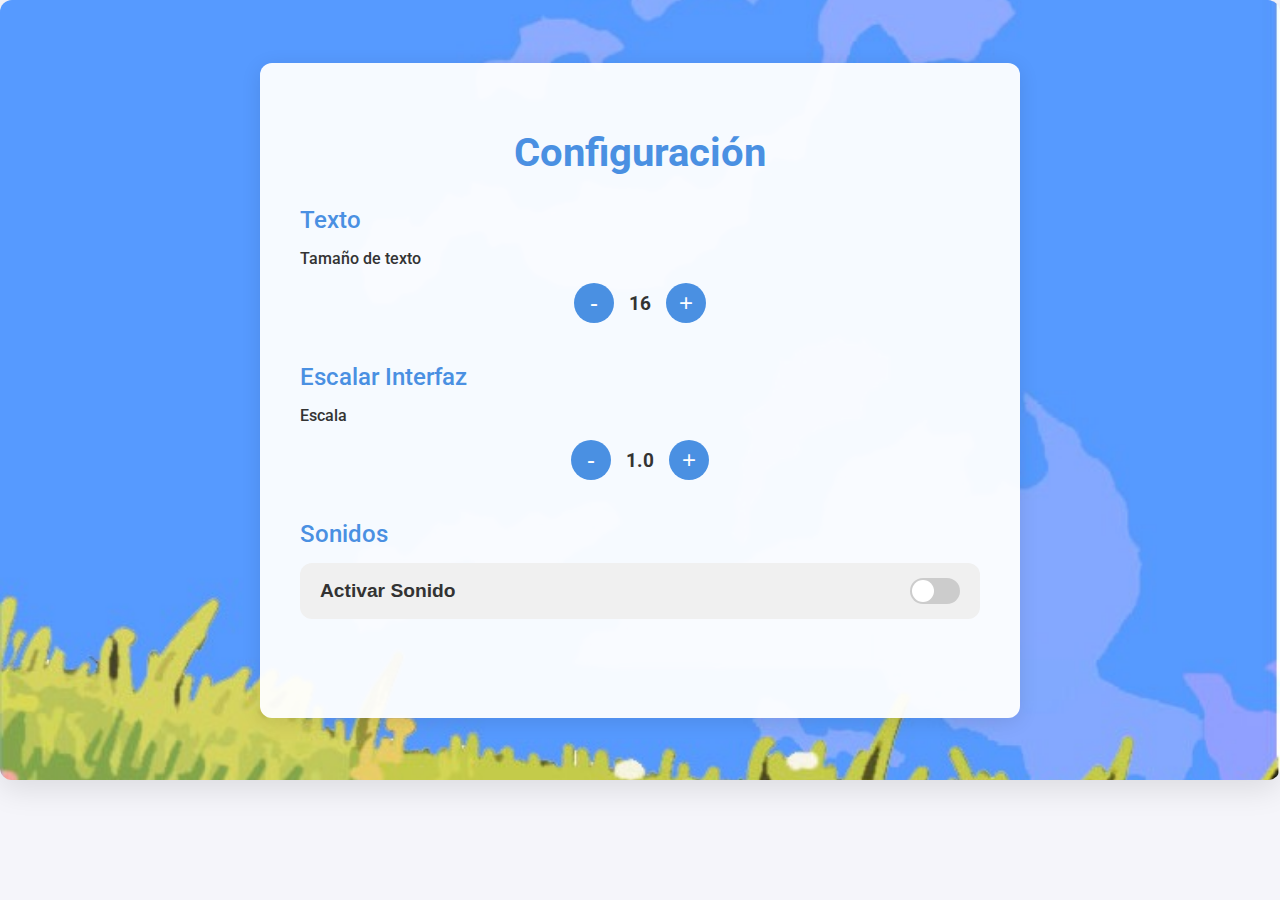
==== configuracion.html @ 4b25a895 "Pagina de configuracion base" ====
<!DOCTYPE html>
<html lang="es">
<head>
  <meta charset="UTF-8">
  <meta name="viewport" content="width=device-width, initial-scale=1.0">
  <title>Configuración</title>
  <link rel="stylesheet" href="configuracion.css">
  <link href="https://fonts.googleapis.com/css2?family=Roboto:wght@300;400;700&display=swap" rel="stylesheet">
</head>
<body>
  <div id="fondo">
    
    <div id="config-container">
      <h1>Configuración</h1>

      <section>
        <h2>Texto</h2>
        <label for="fontSize">Tamaño de texto</label>
        <div class="control-group">
          <button id="decreaseFont" class="btn btn-round">-</button>
          <span id="fontSizeDisplay">16</span>
          <button id="increaseFont" class="btn btn-round">+</button>
        </div>
      </section>

      <section>
        <h2>Escalar Interfaz</h2>
        <label for="scale">Escala</label>
        <div class="control-group">
          <button id="decreaseScale" class="btn btn-round">-</button>
          <span id="scaleDisplay">1.0</span>
          <button id="increaseScale" class="btn btn-round">+</button>
        </div>
      </section>

      <section>
        <h2>Sonidos</h2>
        <button id="toggleSoundBtn" class="btn btn-toggle">
          <span class="toggle-text">Activar Sonido</span>
          <span class="toggle-switch"></span>
        </button>
      </section>
    </div>
  </div>

  <script src="configuracion.js"></script>
</body>
</html>
---- configuracion.css ----
:root {
    --primary-color: #4a90e2;
    --primary-hover: #357abd;
    --bg-color: #f5f5fa;
    --text-color: #333;
    --border-radius: 12px;
    --transition: all 0.3s ease;
  }
  
  body {
    margin: 0;
    font-family: 'Roboto', sans-serif;
    font-size: 16px;
    color: var(--text-color);
    background-color: var(--bg-color);
    display: flex;
    height: 100vh;
  }
  
  #fondo {
    position: relative;
    height: 700px;
    width: 1400px;
    background-color: rgb(127, 168, 255);
    background-image: url("img/fondo_configuracion.jpg");
    background-repeat: no-repeat;
    background-size: cover;
    background-position: center;
    display: flex;
    justify-content: center;
    align-items: center;
    box-shadow: 0 10px 30px rgba(0, 0, 0, 0.1);
    border-radius: var(--border-radius);
    padding: 40px;
  }
  
  #config-container {
    background-color: rgba(255, 255, 255, 0.95);
    padding: 40px;
    border-radius: var(--border-radius);
    width: 680px;
    height: 575px;
    text-align: center;
    box-shadow: 0 4px 20px rgba(0, 0, 0, 0.1);
    margin-top: 10px;
    margin-bottom: 10px;
  }
  
  h1 {
    font-size: 2.5rem;
    margin-bottom: 30px;
    color: var(--primary-color);
    font-weight: 700;
  }
  
  h2 {
    font-size: 1.5rem;
    margin-bottom: 15px;
    color: var(--primary-color);
    font-weight: 500;
  }
  
  section {
    margin-bottom: 40px;
    text-align: left;
  }
  
  label {
    display: block;
    margin-bottom: 10px;
    font-weight: 500;
    color: var(--text-color);
  }
  
  .control-group {
    display: flex;
    align-items: center;
    justify-content: center;
    gap: 15px;
    margin-top: 15px;
  }
  
  .btn {
    padding: 10px 20px;
    font-size: 1rem;
    background-color: var(--primary-color);
    color: white;
    border: none;
    border-radius: var(--border-radius);
    cursor: pointer;
    transition: var(--transition);
  }
  
  .btn:hover {
    background-color: var(--primary-hover);
    transform: translateY(-2px);
  }
  
  .btn-round {
    width: 40px;
    height: 40px;
    padding: 0;
    border-radius: 50%;
    font-size: 1.5rem;
    display: flex;
    justify-content: center;
    align-items: center;
  }
  
  .btn-toggle {
    display: flex;
    align-items: center;
    justify-content: space-between;
    width: 100%;
    padding: 15px 20px;
    background-color: #f0f0f0;
    color: var(--text-color);
    transition: var(--transition);
  }
  
  .btn-toggle:hover {
    background-color: #e0e0e0;
  }
  
  .toggle-switch {
    width: 50px;
    height: 26px;
    background-color: #ccc;
    border-radius: 13px;
    position: relative;
    transition: var(--transition);
  }
  
  .toggle-switch::before {
    content: '';
    position: absolute;
    width: 22px;
    height: 22px;
    border-radius: 50%;
    background-color: white;
    top: 2px;
    left: 2px;
    transition: var(--transition);
  }
  
  .btn-toggle.active {
    background-color: var(--primary-color);
    color: white;
  }
  
  .btn-toggle.active .toggle-switch {
    background-color: #357abd;
  }
  
  .btn-toggle.active .toggle-switch::before {
    transform: translateX(24px);
  }
  
  span {
    font-size: 1.2rem;
    font-weight: bold;
  }
  
  @media (max-width: 768px) {
    #fondo {
      padding: 20px;
    }
  
    #config-container {
      padding: 30px;
    }
  
    h1 {
      font-size: 2rem;
    }
  
    h2 {
      font-size: 1.3rem;
    }
  
    .btn {
      font-size: 0.9rem;
      padding: 8px 15px;
    }
  
    .btn-round {
      width: 36px;
      height: 36px;
      font-size: 1.3rem;
    }
  }
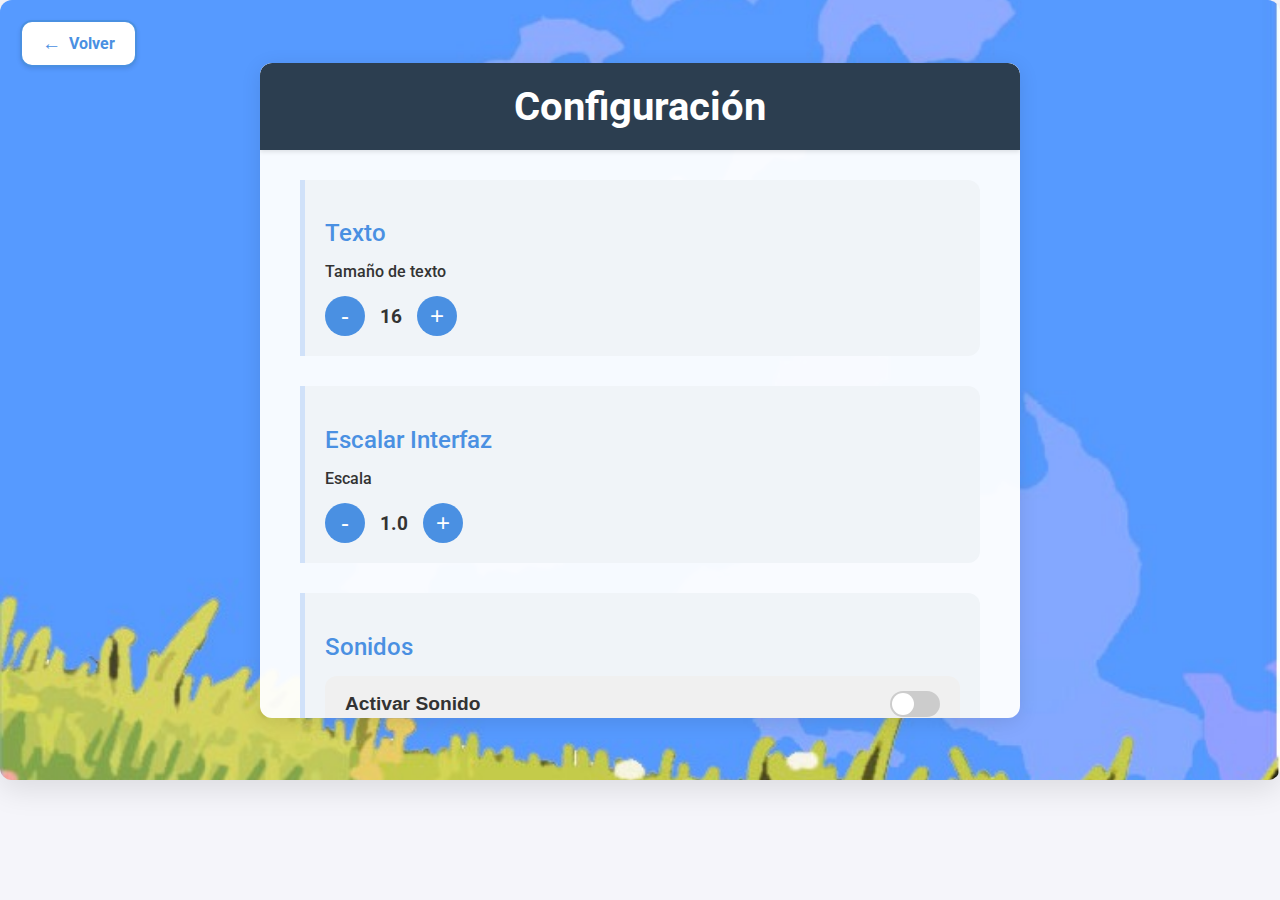
==== commit 08167ca2: "Cambios configuracion" ====
--- a/configuracion.html
+++ b/configuracion.html
@@ -9,6 +9,7 @@
 </head>
 <body>
   <div id="fondo">
+    <a href="index.html" id="backButton" class="btn btn-back">Volver</a>
     
     <div id="config-container">
       <h1>Configuración</h1>
--- a/configuracion.css
+++ b/configuracion.css
@@ -1,193 +1,258 @@
 :root {
-    --primary-color: #4a90e2;
-    --primary-hover: #357abd;
-    --bg-color: #f5f5fa;
-    --text-color: #333;
-    --border-radius: 12px;
-    --transition: all 0.3s ease;
-  }
-  
-  body {
-    margin: 0;
-    font-family: 'Roboto', sans-serif;
-    font-size: 16px;
-    color: var(--text-color);
-    background-color: var(--bg-color);
-    display: flex;
-    height: 100vh;
-  }
-  
+  --primary-color: #4a90e2;
+  --primary-hover: #357abd;
+  --bg-color: #f5f5fa;
+  --text-color: #333;
+  --border-radius: 12px;
+  --transition: all 0.3s ease;
+  --section-bg: #f0f4f8;
+  --section-border: #d0e1f9;
+  --header-bg: #4a90e2; /* Added variable for header background color */
+}
+
+body {
+  margin: 0;
+  font-family: 'Roboto', sans-serif;
+  font-size: 16px;
+  color: var(--text-color);
+  background-color: var(--bg-color);
+  display: flex;
+  height: 100vh;
+}
+
+#fondo {
+  position: relative;
+  height: 700px;
+  width: 1400px;
+  background-color: rgb(127, 168, 255);
+  background-image: url("img/fondo_configuracion.jpg");
+  background-repeat: no-repeat;
+  background-size: cover;
+  background-position: center;
+  display: flex;
+  justify-content: center;
+  align-items: center;
+  box-shadow: 0 10px 30px rgba(0, 0, 0, 0.1);
+  border-radius: var(--border-radius);
+  padding: 40px;
+}
+
+#config-container {
+  background-color: rgba(255, 255, 255, 0.95);
+  padding: 40px;
+  border-radius: var(--border-radius);
+  width: 680px;
+  height: 575px;
+  text-align: center;
+  box-shadow: 0 4px 20px rgba(0, 0, 0, 0.1);
+  margin-top: 10px;
+  margin-bottom: 10px;
+  overflow-y: auto;
+}
+
+h1 {
+  font-size: 2.5rem;
+  margin: -40px -40px 30px -40px;
+  padding: 20px;
+  color: white;
+  background-color: #2c3e50;
+  font-weight: 700;
+  border-radius: var(--border-radius) var(--border-radius) 0 0;
+  box-shadow: 0 2px 4px rgba(0, 0, 0, 0.1);
+}
+
+h2 {
+  font-size: 1.5rem;
+  margin-bottom: 15px;
+  color: var(--primary-color);
+  font-weight: 500;
+}
+
+section {
+  margin-bottom: 30px;
+  text-align: left;
+  background-color: var(--section-bg);
+  border-left: 5px solid var(--section-border);
+  padding: 20px;
+  border-radius: 0 var(--border-radius) var(--border-radius) 0;
+  transition: var(--transition);
+}
+
+section:hover {
+  box-shadow: 0 4px 10px rgba(0, 0, 0, 0.1);
+  transform: translateY(-2px);
+}
+
+label {
+  display: block;
+  margin-bottom: 10px;
+  font-weight: 500;
+  color: var(--text-color);
+}
+
+.control-group {
+  display: flex;
+  align-items: center;
+  justify-content: flex-start;
+  gap: 15px;
+  margin-top: 15px;
+}
+
+.btn {
+  padding: 10px 20px;
+  font-size: 1rem;
+  background-color: var(--primary-color);
+  color: white;
+  border: none;
+  border-radius: var(--border-radius);
+  cursor: pointer;
+  transition: var(--transition);
+}
+
+.btn:hover {
+  background-color: var(--primary-hover);
+  transform: translateY(-2px);
+}
+
+.btn-round {
+  width: 40px;
+  height: 40px;
+  padding: 0;
+  border-radius: 50%;
+  font-size: 1.5rem;
+  display: flex;
+  justify-content: center;
+  align-items: center;
+}
+
+.btn-toggle {
+  display: flex;
+  align-items: center;
+  justify-content: space-between;
+  width: 100%;
+  padding: 15px 20px;
+  background-color: #f0f0f0;
+  color: var(--text-color);
+  transition: var(--transition);
+}
+
+.btn-toggle:hover {
+  background-color: #e0e0e0;
+}
+
+.toggle-switch {
+  width: 50px;
+  height: 26px;
+  background-color: #ccc;
+  border-radius: 13px;
+  position: relative;
+  transition: var(--transition);
+}
+
+.toggle-switch::before {
+  content: '';
+  position: absolute;
+  width: 22px;
+  height: 22px;
+  border-radius: 50%;
+  background-color: white;
+  top: 2px;
+  left: 2px;
+  transition: var(--transition);
+}
+
+.btn-toggle.active {
+  background-color: var(--primary-color);
+  color: white;
+}
+
+.btn-toggle.active .toggle-switch {
+  background-color: #357abd;
+}
+
+.btn-toggle.active .toggle-switch::before {
+  transform: translateX(24px);
+}
+
+span {
+  font-size: 1.2rem;
+  font-weight: bold;
+}
+
+.btn-back {
+  position: absolute;
+  top: 20px;
+  left: 20px;
+  background-color: white;
+  color: var(--header-bg); /* Updated color */
+  font-weight: bold;
+  padding: 10px 20px;
+  text-decoration: none;
+  display: flex;
+  align-items: center;
+  justify-content: center;
+  transition: var(--transition);
+  border: 2px solid var(--header-bg); /* Updated border color */
+  box-shadow: 0 2px 4px rgba(0, 0, 0, 0.1);
+}
+
+.btn-back:hover {
+  background-color: white;
+  color: var(--header-bg); /* Updated color */
+  box-shadow: 0 0 0 3px var(--header-bg), 0 4px 8px rgba(0, 0, 0, 0.2); /* Updated box-shadow color */
+  transform: translateY(-2px);
+}
+
+.btn-back::before {
+  content: '←';
+  margin-right: 8px;
+  font-size: 1.2em;
+}
+
+.content-wrapper {
+  padding-top: 20px;
+}
+
+@media (max-width: 768px) {
   #fondo {
-    position: relative;
-    height: 700px;
-    width: 1400px;
-    background-color: rgb(127, 168, 255);
-    background-image: url("img/fondo_configuracion.jpg");
-    background-repeat: no-repeat;
-    background-size: cover;
-    background-position: center;
-    display: flex;
-    justify-content: center;
-    align-items: center;
-    box-shadow: 0 10px 30px rgba(0, 0, 0, 0.1);
-    border-radius: var(--border-radius);
-    padding: 40px;
-  }
-  
+    padding: 20px;
+  }
+
   #config-container {
-    background-color: rgba(255, 255, 255, 0.95);
-    padding: 40px;
-    border-radius: var(--border-radius);
-    width: 680px;
-    height: 575px;
-    text-align: center;
-    box-shadow: 0 4px 20px rgba(0, 0, 0, 0.1);
-    margin-top: 10px;
-    margin-bottom: 10px;
-  }
-  
+    padding: 30px;
+    width: 90%;
+    height: auto;
+  }
   h1 {
-    font-size: 2.5rem;
-    margin-bottom: 30px;
-    color: var(--primary-color);
-    font-weight: 700;
-  }
-  
+    font-size: 2rem;
+    margin: -30px -30px 20px -30px;
+    padding: 15px;
+  }
+
   h2 {
-    font-size: 1.5rem;
-    margin-bottom: 15px;
-    color: var(--primary-color);
-    font-weight: 500;
-  }
-  
+    font-size: 1.3rem;
+  }
+
+  .btn {
+    font-size: 0.9rem;
+    padding: 8px 15px;
+  }
+
+  .btn-round {
+    width: 36px;
+    height: 36px;
+    font-size: 1.3rem;
+  }
+
+  .btn-back {
+    top: 10px;
+    left: 10px;
+    padding: 8px 15px;
+    font-size: 0.9rem;
+  }
+
   section {
-    margin-bottom: 40px;
-    text-align: left;
-  }
-  
-  label {
-    display: block;
-    margin-bottom: 10px;
-    font-weight: 500;
-    color: var(--text-color);
-  }
-  
-  .control-group {
-    display: flex;
-    align-items: center;
-    justify-content: center;
-    gap: 15px;
-    margin-top: 15px;
-  }
-  
-  .btn {
-    padding: 10px 20px;
-    font-size: 1rem;
-    background-color: var(--primary-color);
-    color: white;
-    border: none;
-    border-radius: var(--border-radius);
-    cursor: pointer;
-    transition: var(--transition);
-  }
-  
-  .btn:hover {
-    background-color: var(--primary-hover);
-    transform: translateY(-2px);
-  }
-  
-  .btn-round {
-    width: 40px;
-    height: 40px;
-    padding: 0;
-    border-radius: 50%;
-    font-size: 1.5rem;
-    display: flex;
-    justify-content: center;
-    align-items: center;
-  }
-  
-  .btn-toggle {
-    display: flex;
-    align-items: center;
-    justify-content: space-between;
-    width: 100%;
-    padding: 15px 20px;
-    background-color: #f0f0f0;
-    color: var(--text-color);
-    transition: var(--transition);
-  }
-  
-  .btn-toggle:hover {
-    background-color: #e0e0e0;
-  }
-  
-  .toggle-switch {
-    width: 50px;
-    height: 26px;
-    background-color: #ccc;
-    border-radius: 13px;
-    position: relative;
-    transition: var(--transition);
-  }
-  
-  .toggle-switch::before {
-    content: '';
-    position: absolute;
-    width: 22px;
-    height: 22px;
-    border-radius: 50%;
-    background-color: white;
-    top: 2px;
-    left: 2px;
-    transition: var(--transition);
-  }
-  
-  .btn-toggle.active {
-    background-color: var(--primary-color);
-    color: white;
-  }
-  
-  .btn-toggle.active .toggle-switch {
-    background-color: #357abd;
-  }
-  
-  .btn-toggle.active .toggle-switch::before {
-    transform: translateX(24px);
-  }
-  
-  span {
-    font-size: 1.2rem;
-    font-weight: bold;
-  }
-  
-  @media (max-width: 768px) {
-    #fondo {
-      padding: 20px;
-    }
-  
-    #config-container {
-      padding: 30px;
-    }
-  
-    h1 {
-      font-size: 2rem;
-    }
-  
-    h2 {
-      font-size: 1.3rem;
-    }
-  
-    .btn {
-      font-size: 0.9rem;
-      padding: 8px 15px;
-    }
-  
-    .btn-round {
-      width: 36px;
-      height: 36px;
-      font-size: 1.3rem;
-    }
-  }
-  
-  +    padding: 15px;
+  }
+}
+
